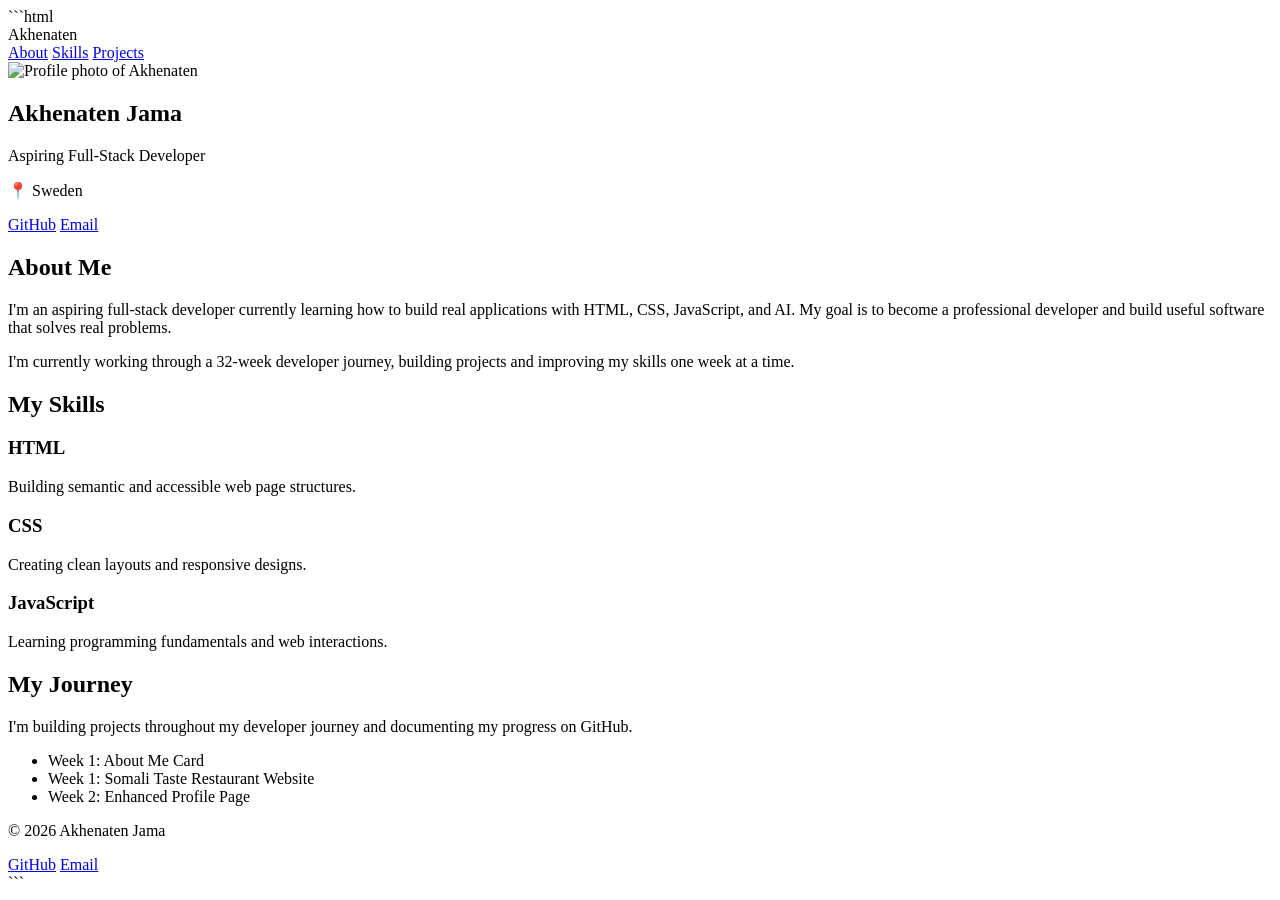
==== week-02/enhanced-profile-page/index.html @ 00cccff9 "Update footer links with correct GitHub and email" ====
```html
<!DOCTYPE html>
<html lang="en">
<head>
    <meta charset="UTF-8">
    <meta name="viewport" content="width=device-width, initial-scale=1.0">
    <title>Akhenaten | Enhanced Profile</title>
    <link rel="stylesheet" href="index.css">
</head>
<body>

    <nav class="nav">
        <div class="logo">Akhenaten</div>

        <div class="nav-links">
            <a href="#about">About</a>
            <a href="#skills">Skills</a>
            <a href="#projects">Projects</a>
        </div>
    </nav>

    <main class="profile">

        <aside class="sidebar">
            <img
                src="images/pic.jpg"
                alt="Profile photo of Akhenaten"
                class="profile-image"
            >

            <h1>Akhenaten Jama</h1>

            <p class="role">Aspiring Full-Stack Developer</p>

            <p class="location">📍 Sweden</p>

            <div class="social-links">
                <a href="https://github.com/Akhenaten88" target="_blank">GitHub</a>
                <a href="mailto:akhenatenjama88@example.com">Email</a>
            </div>
        </aside>

        <section class="content">

            <section id="about">
                <h2>About Me</h2>

                <p>
                    I'm an aspiring full-stack developer currently learning how
                    to build real applications with HTML, CSS, JavaScript, and AI.
                    My goal is to become a professional developer and build
                    useful software that solves real problems.
                </p>

                <p>
                    I'm currently working through a 32-week developer journey,
                    building projects and improving my skills one week at a time.
                </p>
            </section>

            <section id="skills">
                <h2>My Skills</h2>

                <div class="skill-cards">

                    <article class="skill-card">
                        <h3>HTML</h3>
                        <p>
                            Building semantic and accessible web page structures.
                        </p>
                    </article>

                    <article class="skill-card">
                        <h3>CSS</h3>
                        <p>
                            Creating clean layouts and responsive designs.
                        </p>
                    </article>

                    <article class="skill-card">
                        <h3>JavaScript</h3>
                        <p>
                            Learning programming fundamentals and web interactions.
                        </p>
                    </article>

                </div>
            </section>

            <section id="projects">
                <h2>My Journey</h2>

                <p>
                    I'm building projects throughout my developer journey and
                    documenting my progress on GitHub.
                </p>

                <ul>
                    <li>Week 1: About Me Card</li>
                    <li>Week 1: Somali Taste Restaurant Website</li>
                    <li>Week 2: Enhanced Profile Page</li>
                </ul>
            </section>

        </section>

    </main>

    <footer class="footer">

        <p>
            © 2026 Akhenaten Jama
        </p>

        <div class="footer-links">
            <a href="https://github.com/Akhenaten88"
" target="_blank">GitHub</a>
            <a href="mailto:akhenatenjama88@example.com">Email</a>
        </div>

    </footer>

</body>
</html>
```
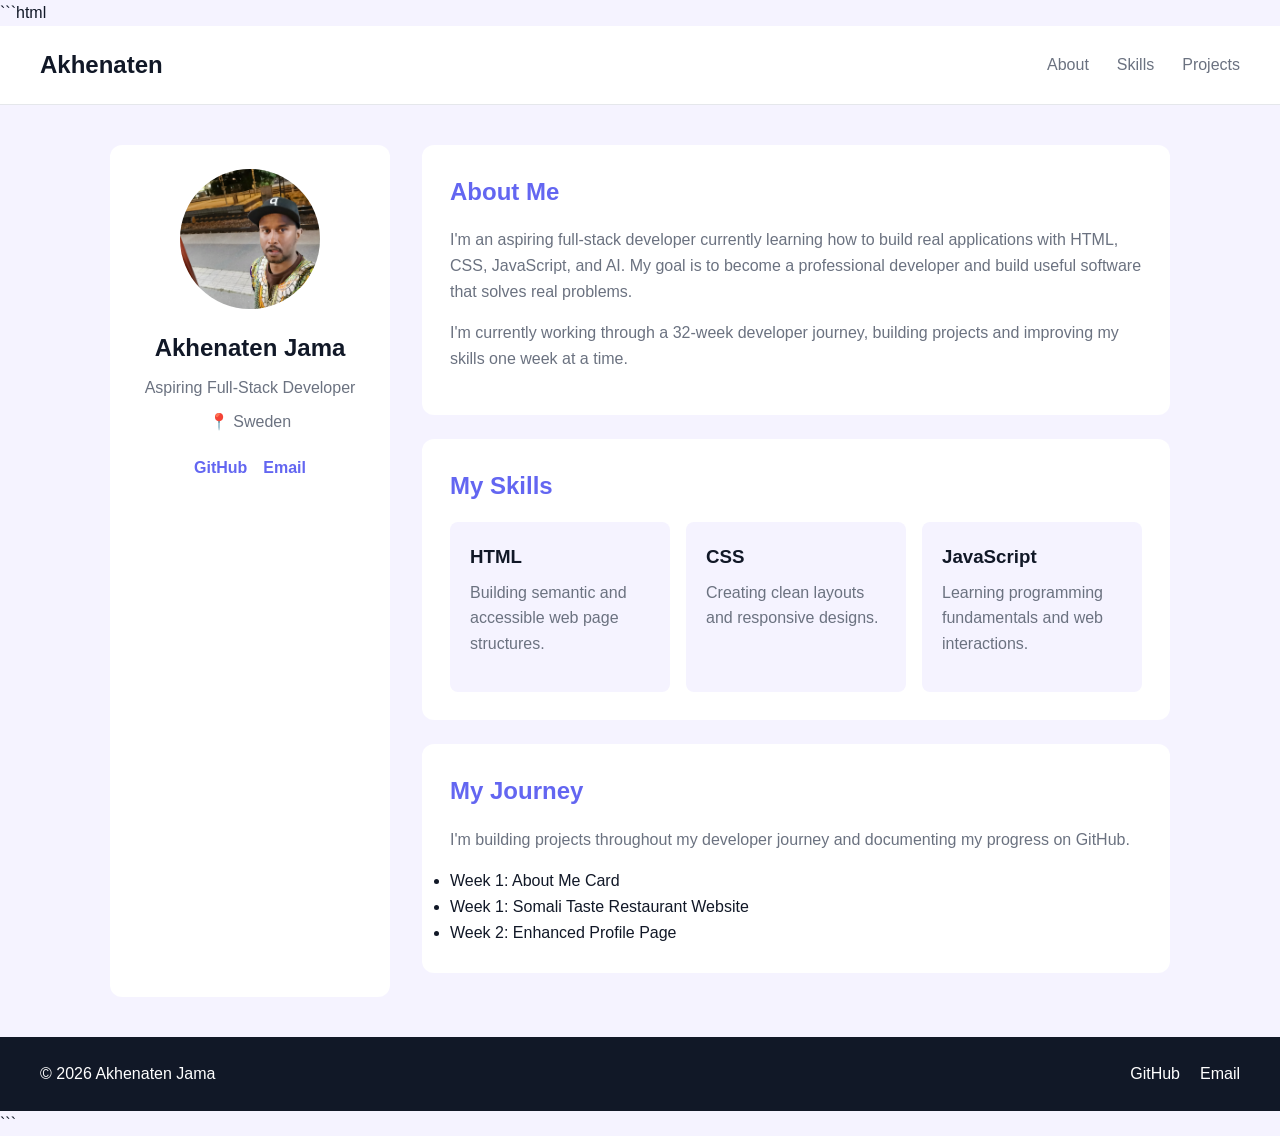
==== commit 7ef38ab6: "✨ Build responsive enhanced profile page" ====
--- a/week-02/enhanced-profile-page/index.html
+++ b/week-02/enhanced-profile-page/index.html
@@ -113,9 +113,8 @@
         </p>
 
         <div class="footer-links">
-            <a href="https://github.com/Akhenaten88"
-" target="_blank">GitHub</a>
-            <a href="mailto:akhenatenjama88@example.com">Email</a>
+            <a href="https://github.com/" target="_blank">GitHub</a>
+            <a href="mailto:your-email@example.com">Email</a>
         </div>
 
     </footer>
--- a/week-02/enhanced-profile-page/index.css
+++ b/week-02/enhanced-profile-page/index.css
@@ -0,0 +1,182 @@
+* {
+    margin: 0;
+    padding: 0;
+    box-sizing: border-box;
+}
+
+body {
+    font-family: Arial, sans-serif;
+    background-color: #f5f3ff;
+    color: #111827;
+    line-height: 1.6;
+}
+
+a {
+    color: inherit;
+    text-decoration: none;
+}
+
+.nav {
+    display: flex;
+    justify-content: space-between;
+    align-items: center;
+
+    padding: 20px 40px;
+    background-color: #ffffff;
+    border-bottom: 1px solid #e5e7eb;
+}
+
+.logo {
+    font-size: 1.5rem;
+    font-weight: bold;
+}
+
+.nav-links {
+    display: flex;
+    gap: 28px;
+}
+
+.nav-links a {
+    color: #6b7280;
+}
+
+.nav-links a:hover {
+    color: #6366f1;
+}
+
+.profile {
+    display: flex;
+    gap: 32px;
+
+    max-width: 1100px;
+    margin: 40px auto;
+    padding: 0 20px;
+}
+
+.sidebar {
+    width: 280px;
+    flex-shrink: 0;
+
+    background-color: #ffffff;
+    padding: 24px;
+    border-radius: 12px;
+}
+
+.content {
+    flex: 1;
+}
+
+.profile-image {
+    width: 140px;
+    height: 140px;
+    object-fit: cover;
+
+    border-radius: 50%;
+
+    display: block;
+    margin: 0 auto 20px;
+}
+
+.sidebar h1 {
+    text-align: center;
+    font-size: 1.5rem;
+    margin-bottom: 8px;
+}
+
+.role,
+.location {
+    text-align: center;
+    color: #6b7280;
+    margin-bottom: 8px;
+}
+
+.social-links {
+    display: flex;
+    justify-content: center;
+    gap: 16px;
+    margin-top: 20px;
+}
+
+.social-links a {
+    color: #6366f1;
+    font-weight: bold;
+}
+
+.content section {
+    background-color: #ffffff;
+    padding: 28px;
+    margin-bottom: 24px;
+    border-radius: 12px;
+}
+
+.content h2 {
+    margin-bottom: 16px;
+    color: #6366f1;
+}
+
+.content p {
+    color: #6b7280;
+    margin-bottom: 16px;
+}
+
+.skill-cards {
+    display: flex;
+    gap: 16px;
+}
+
+.skill-card {
+    flex: 1;
+
+    padding: 20px;
+    background-color: #f5f3ff;
+    border-radius: 8px;
+}
+
+.skill-card h3 {
+    margin-bottom: 8px;
+}
+
+.footer {
+    display: flex;
+    justify-content: space-between;
+    align-items: center;
+
+    padding: 24px 40px;
+    background-color: #111827;
+    color: #ffffff;
+}
+
+.footer-links {
+    display: flex;
+    gap: 20px;
+}
+
+@media (max-width: 768px) {
+
+    .nav {
+        padding: 20px;
+    }
+
+    .nav-links {
+        display: none;
+    }
+
+    .profile {
+        flex-direction: column;
+    }
+
+    .sidebar {
+        width: 100%;
+    }
+
+    .skill-cards {
+        flex-direction: column;
+    }
+
+    .footer {
+        flex-direction: column;
+        gap: 16px;
+        text-align: center;
+    }
+
+}
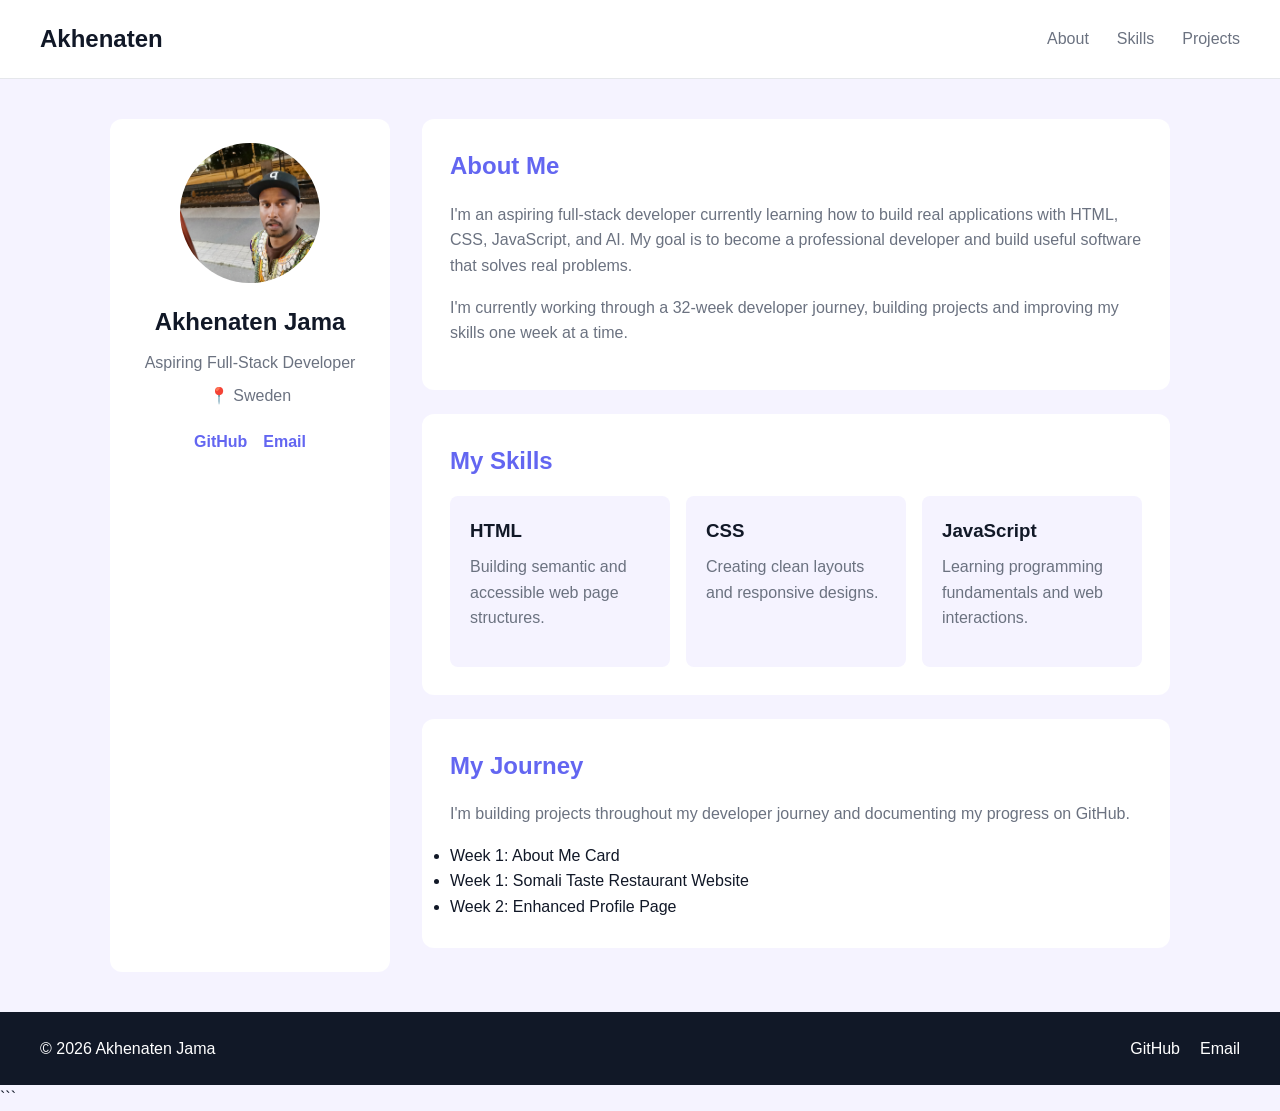
==== commit 1e4f16cf: "📁 Set up Week 2 polished restaurant project" ====
--- a/week-02/enhanced-profile-page/index.html
+++ b/week-02/enhanced-profile-page/index.html
@@ -1,4 +1,4 @@
-```html
+
 <!DOCTYPE html>
 <html lang="en">
 <head>
@@ -113,8 +113,9 @@
         </p>
 
         <div class="footer-links">
-            <a href="https://github.com/" target="_blank">GitHub</a>
-            <a href="mailto:your-email@example.com">Email</a>
+            <a href="https://github.com/Akhenaten88"
+" target="_blank">GitHub</a>
+            <a href="mailto:akhenatenjama88@example.com">Email</a>
         </div>
 
     </footer>
